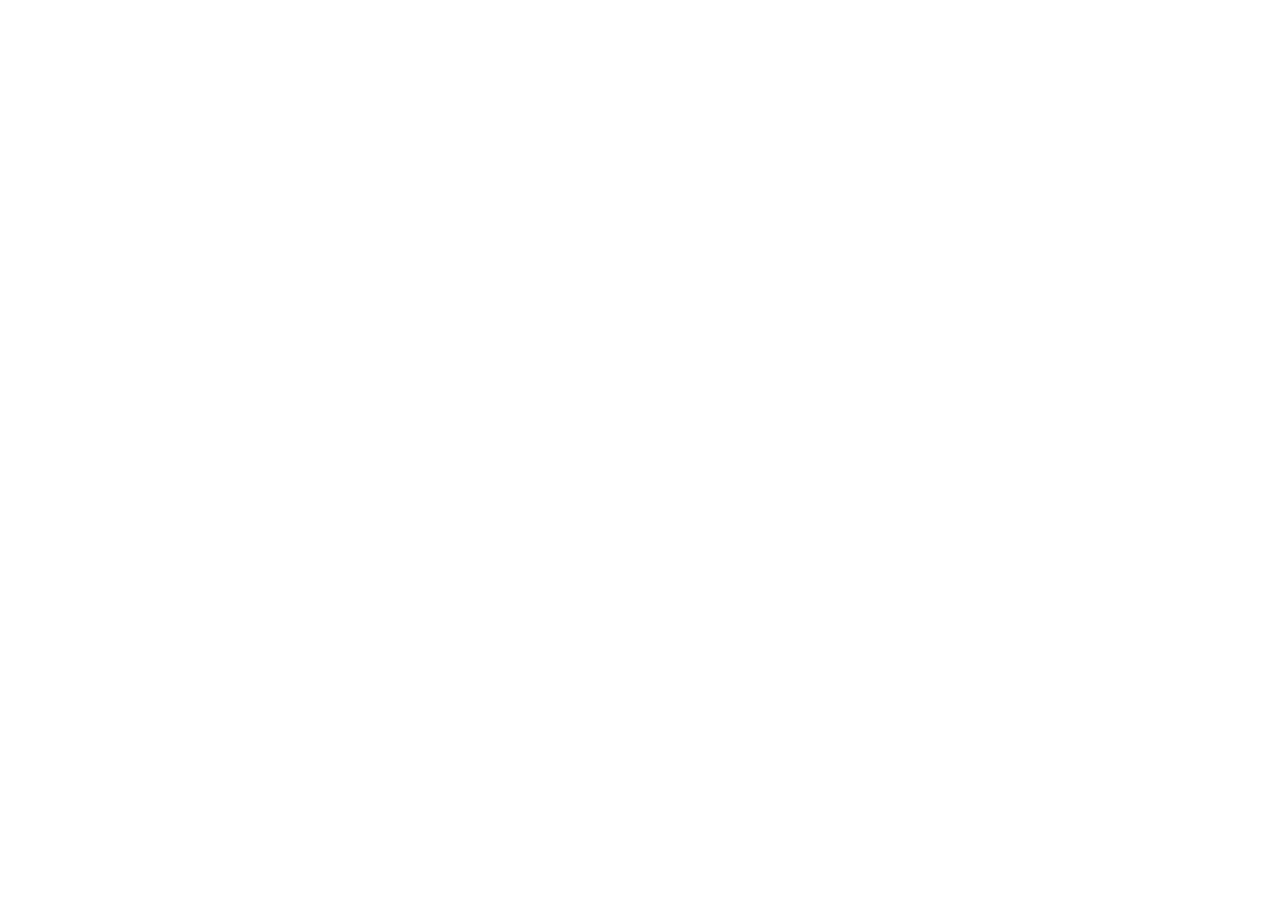
==== index.html @ 728af968 "Ajustes iniciais" ====
<!DOCTYPE html>
<html lang="pt-br">
<head>
    <meta charset="UTF-8">
    <meta name="viewport" content="width=device-width, initial-scale=1.0">
    <link rel="stylesheet" href="assets/css/index.css">
    <title>HBO Max</title>
</head>
<body>
    
</body>
</html>
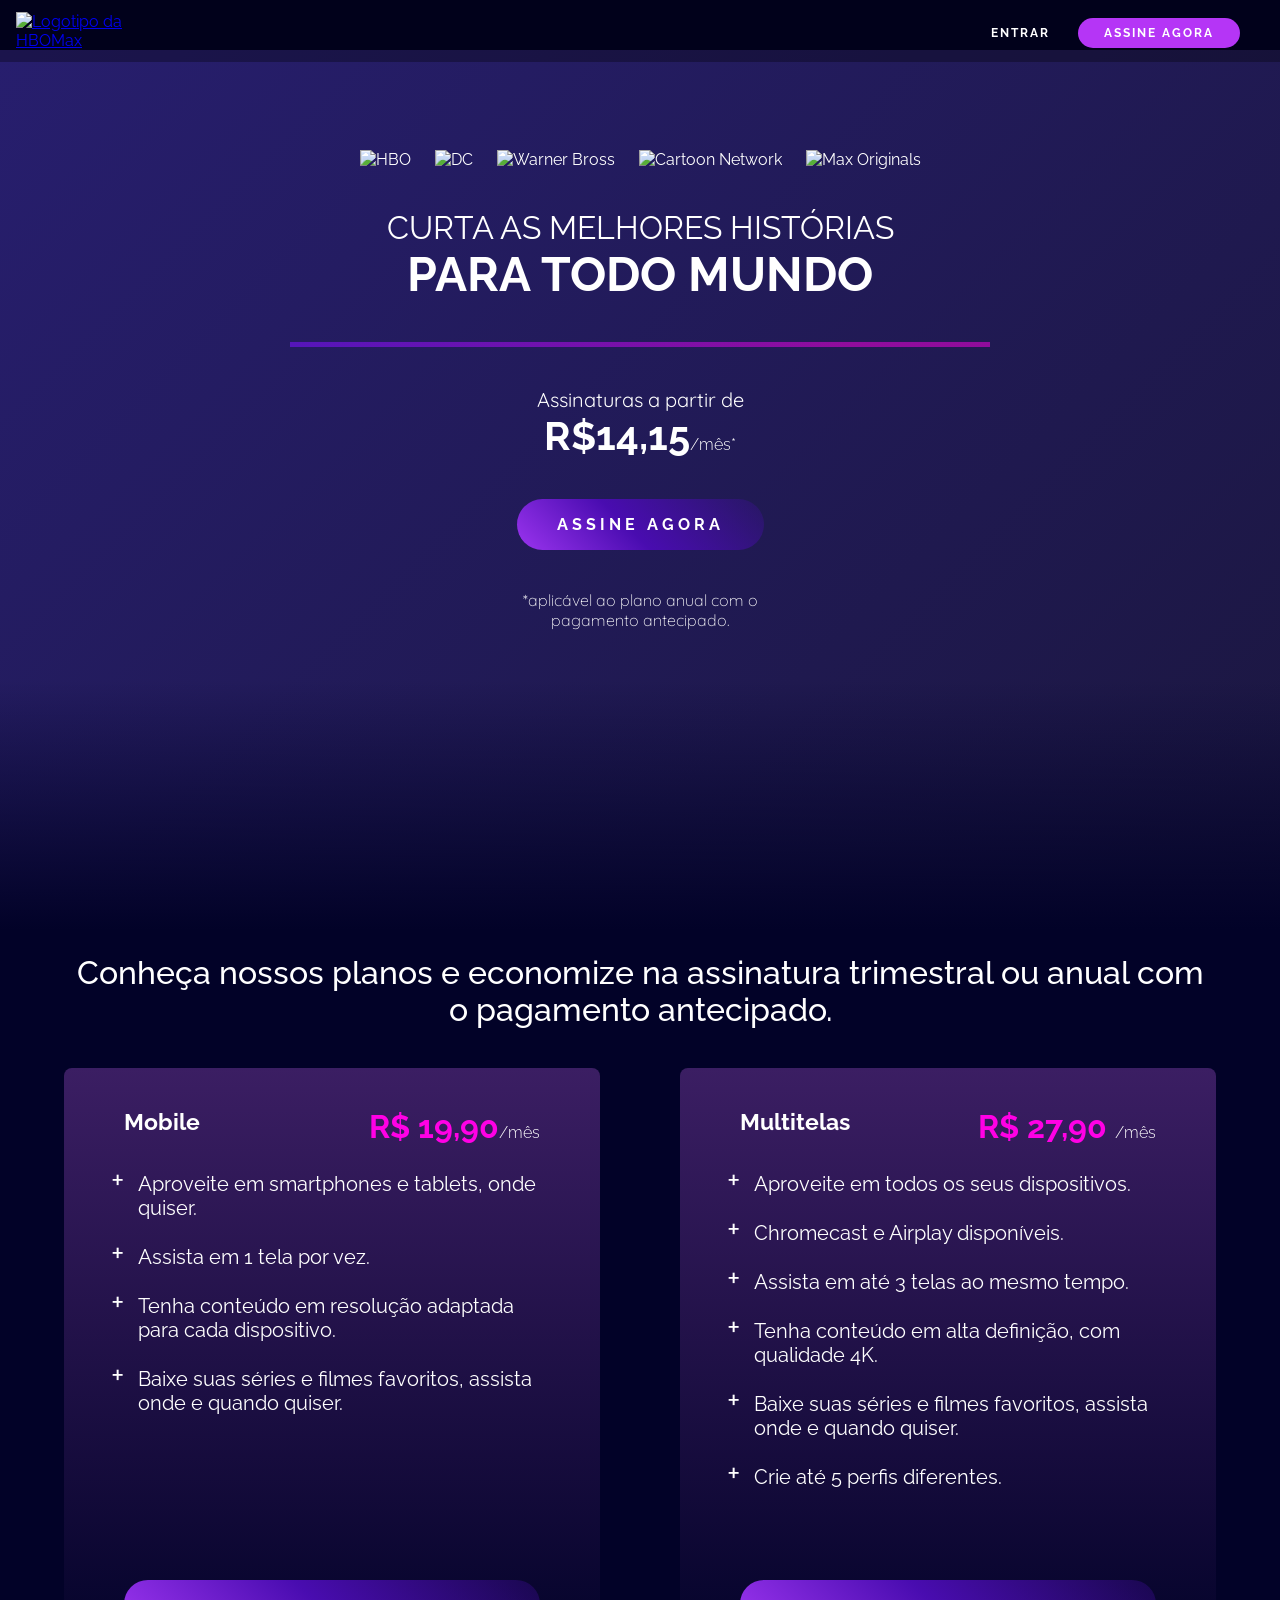
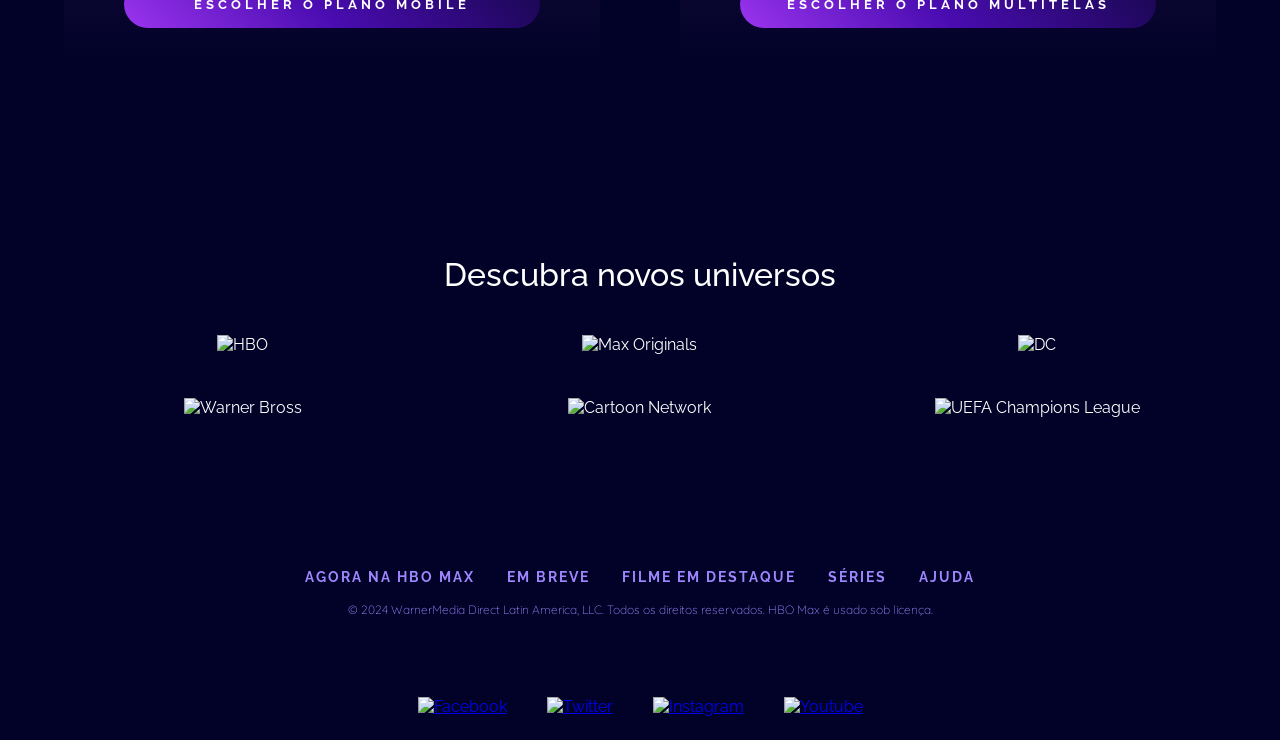
==== commit 7449c302: "Final" ====
--- a/index.html
+++ b/index.html
@@ -1,12 +1,148 @@
 <!DOCTYPE html>
 <html lang="pt-br">
+
 <head>
     <meta charset="UTF-8">
+    <meta http-equiv="X-UA-Compatible" content="IE=edge">
     <meta name="viewport" content="width=device-width, initial-scale=1.0">
     <link rel="stylesheet" href="assets/css/index.css">
     <title>HBO Max</title>
 </head>
+
 <body>
-    
+    <nav class="menu">
+        <a href="index.html" class="menu__logo">
+            <img src="assets/images/hbo-logo.svg" alt="Logotipo da HBOMax" class="menu__logo-image">
+        </a>
+        <div>
+            <a href="signIn.html" class="menu__item">Entrar</a>
+            <a href="#subscription" class="menu__item menu__item--button button">Assine Agora</a>
+        </div>
+    </nav>
+
+    <header class="header">
+        <div class="header__content">
+            <div class="header__channels">
+                <img class="header__channel" src="assets/images/hbo.png" alt="HBO">
+                <img class="header__channel" src="assets/images/dc.png" alt="DC">
+                <img class="header__channel" src="assets/images/wb.png" alt="Warner Bross">
+                <img class="header__channel" src="assets/images/cartoon-network_neutral.png" alt="Cartoon Network">
+                <img class="header__channel" src="assets/images/max_originals.png" alt="Max Originals">
+            </div>
+            <h1 class="header__title">
+                <span class="header__title--light">Curta as melhores histórias</span>Para todo mundo
+            </h1>
+            <div class="divider"></div>
+            <div class="offer">
+                <p>Assinaturas a partir de</p>
+                <p class="offer__price">R$14,15<span class="offer__price--small">/mês*</span></p>
+            </div>
+            <a href="#subscription" class="button button--gradient header__button">Assine agora</a>
+            <p class="text--small">*aplicável ao plano anual com o pagamento antecipado.</p>
+        </div>
+    </header>
+
+    <main>
+        <section id="subscription" class="subscription">
+            <div class="container">
+                <h2 class="title"> Conheça nossos planos e economize na assinatura trimestral ou anual com o pagamento
+                    antecipado.</h2>
+                <div class="subscription__plans">
+                    <div class="subscription__card">
+                        <div>
+                            <div class="subscription__plan">
+                                <h3>Mobile</h3>
+                                <p class="subscription__price">R$ 19,90<span class="text--small">/mês</span>
+                                </p>
+                            </div>
+
+                            <ul class="subscription__goals">
+                                <li class="subscription__description">Aproveite em smartphones e tablets, onde quiser.
+                                </li>
+                                <li class="subscription__description">Assista em 1 tela por vez.</li>
+                                <li class="subscription__description">Tenha conteúdo em resolução adaptada para cada
+                                    dispositivo.</li>
+                                <li class="subscription__description">Baixe suas séries e filmes favoritos, assista onde
+                                    e quando quiser.</li>
+                            </ul>
+                        </div>
+                        <button class="button button--gradient">Escolher o Plano Mobile</button>
+                    </div>
+
+                    <div class="subscription__card">
+                        <div>
+                            <div class="subscription__plan">
+                                <h3>Multitelas</h3>
+                                <p class="subscription__price">R$ 27,90 <span class="text--small">/mês</span></p>
+                            </div>
+
+                            <ul>
+                                <li class="subscription__description">Aproveite em todos os seus dispositivos.</li>
+                                <li class="subscription__description">Chromecast e Airplay disponíveis.</li>
+                                <li class="subscription__description">Assista em até 3 telas ao mesmo tempo.</li>
+                                <li class="subscription__description">Tenha conteúdo em alta definição, com qualidade
+                                    4K.</li>
+                                <li class="subscription__description">Baixe suas séries e filmes favoritos, assista onde
+                                    e quando quiser.</li>
+                                <li class="subscription__description">Crie até 5 perfis diferentes.</li>
+                            </ul>
+                        </div>
+                        <button class="button button--gradient">Escolher o Plano Multitelas</button>
+                    </div>
+                </div>
+            </div>
+        </section>
+
+        <section id="contents" class="contents container">
+            <h2 class="title">Descubra novos universos</h2>
+            <div class="contents__container">
+                <div class="contents__card">
+                    <img class="contents__image" src="assets/images/hbo-default_0.webp" alt="HBO">
+                </div>
+                <div class="contents__card">
+                    <img class="contents__image" src="assets/images/MAX-Default.webp" alt="Max Originals">
+                </div>
+                <div class="contents__card">
+                    <img class="contents__image" src="assets/images/DC_Default.webp" alt="DC">
+                </div>
+                <div class="contents__card">
+                    <img class="contents__image" src="assets/images/WB-Default.webp" alt="Warner Bross">
+                </div>
+                <div class="contents__card">
+                    <img class="contents__image" src="assets/images/CN-Default.webp" alt="Cartoon Network">
+                </div>
+                <div class="contents__card">
+                    <img class="contents__image" src="assets/images/UCL-Default.webp" alt="UEFA Champions League">
+                </div>
+            </div>
+        </section>
+    </main>
+
+    <footer class="footer container">
+        <div>
+            <a class="footer__link" href="https://www.hbomax.com/br/pt/sitemap">Agora na HBO Max</a>
+            <a class="footer__link" href="https://www.hbomax.com/br/pt/coming-soon">Em breve</a>
+            <a class="footer__link" href="https://www.hbomax.com/br/pt/feature">Filme em destaque</a>
+            <a class="footer__link" href="https://www.hbomax.com/br/pt/series">Séries</a>
+            <a class="footer__link" href="https://help.hbomax.com/br">Ajuda</a>
+        </div>
+        <p class="text--small footer__legal">© 2024 WarnerMedia Direct Latin America, LLC. Todos os direitos reservados.
+            HBO Max é usado sob licença.</p>
+        <div class="footer__social">
+            <a href="https://www.facebook.com/HBOMaxBr/" class="footer__social-link">
+                <img src="assets/images/fb_0.png" alt="Facebook">
+            </a>
+            <a href="https://twitter.com/HBOMaxBR" class="footer__social-link">
+                <img src="assets/images/twitter_0.png" alt="Twitter">
+            </a>
+            <a href="https://www.instagram.com/hbomaxbr/" class="footer__social-link">
+                <img src="assets/images/instagram_0.png" alt="Instagram">
+            </a>
+            <a href="https://www.youtube.com/c/hbomaxbr" class="footer__social-link">
+                <img src="assets/images/youtube_0.png" alt="Youtube">
+            </a>
+        </div>
+    </footer>
 </body>
+
 </html>
--- a/assets/css/index.css
+++ b/assets/css/index.css
@@ -0,0 +1,341 @@
+@import url("./global.css");
+
+main {
+  background: url("../images/background-subscription.png") no-repeat;
+  background-size: cover;
+}
+
+/* Header */
+
+.header {
+  position: relative;
+  margin-top: 50px;
+  padding: 100px 0 300px;
+  background: linear-gradient(-45deg, #56125b, #0f0f10, #271e6e);
+  background-size: 400% 400%;
+  animation: gradient 10s ease infinite alternate;
+}
+
+.header::after {
+  content: "";
+  width: 100%;
+  height: 250px;
+  position: absolute;
+  bottom: 0;
+  background: linear-gradient(0deg, var(--primary-color), transparent);
+}
+
+.header__content {
+  margin: auto;
+  display: flex;
+  flex-direction: column;
+  align-items: center;
+  gap: 40px;
+  padding: 0 40px;
+}
+
+.header__channels {
+  display: flex;
+  flex-wrap: wrap;
+  justify-content: center;
+  gap: 24px;
+}
+
+.header__channel {
+  object-fit: contain;
+}
+
+.header__title {
+  text-transform: uppercase;
+  text-align: center;
+  font-size: 3rem;
+}
+
+.header__title--light {
+  display: block;
+  font-weight: lighter;
+  font-size: 2rem;
+}
+
+.header .text--small {
+  max-width: 300px;
+  text-align: center;
+}
+
+.header__button {
+  animation: wiggle 2.2s linear infinite;
+}
+
+/* Divisão */
+
+.divider {
+  width: 70%;
+  max-width: 700px;
+  height: 5px;
+  background: var(--divider-bg-color);
+}
+
+.offer {
+  text-align: center;
+  font-size: 1.25rem;
+}
+
+.offer__price {
+  font-family: "Raleway", sans-serif;
+  font-size: 2.5rem;
+  font-weight: bold;
+}
+
+.offer__price--small {
+  font-size: 1rem;
+  font-weight: 300;
+}
+
+.title {
+  font-size: 2rem;
+  font-weight: 500;
+}
+
+/* Planos de assinatura */
+
+.subscription {
+  background: url("../images/background-movies-series.png") no-repeat;
+  background-size: cover;
+  position: relative;
+}
+
+.subscription__plans {
+  display: flex;
+  justify-content: space-around;
+  gap: 80px;
+  margin: 40px 0;
+  perspective: 2000px;
+  perspective-origin: top;
+}
+
+.subscription__card {
+  background: var(--card-bg-color);
+  padding: 40px 60px;
+  border-radius: 8px;
+  display: flex;
+  min-height: 600px;
+  flex-direction: column;
+  justify-content: space-between;
+  transition: transform 1s ease-in-out;
+}
+
+.subscription__plans:has(.subscription__card:nth-child(1):hover) .subscription__card:nth-child(2) {
+  transform: rotateY(-45deg);
+}
+
+.subscription__plans:has(.subscription__card:nth-child(2):hover) .subscription__card:nth-child(1) {
+  transform: rotateY(45deg);
+}
+
+.subscription__description {
+  text-align: left;
+  list-style: none;
+  font-size: 1.25rem;
+  margin-bottom: 14px;
+  padding-left: 14px;
+}
+
+.subscription__price {
+  font-size: 2rem;
+  font-family: "Raleway", sans-serif;
+  color: var(--secondary-color);
+  font-weight: 700;
+}
+
+.subscription__price .text--small {
+  color: var(--text-color);
+}
+
+.subscription__description::marker {
+  content: "+";
+  font-size: 2rem;
+  margin: 0 8px 0 0;
+}
+
+.subscription__plan {
+  display: flex;
+  justify-content: space-between;
+  font-size: 1.25rem;
+  margin-bottom: 16px;
+}
+
+/* Conteúdo */
+
+.contents {
+  margin: 100px auto;
+}
+
+.contents__container {
+  margin-top: 40px;
+  display: grid;
+  grid-template-columns: repeat(3, 1fr);
+  gap: 40px;
+}
+
+.contents__card {
+  border-radius: 16px;
+  background-repeat: no-repeat;
+  background-size: cover;
+  background-position: center;
+  border: 2px solid transparent;
+  transition: transform 0.8s, background 0.8s, border 1s;
+}
+
+.contents__card:hover {
+  transform: scale(1.05);
+  border: 2px solid var(--tertiary-color);
+}
+
+.contents__card:hover .contents__image {
+  opacity: 0;
+}
+
+.contents__image {
+  width: 100%;
+  object-fit: cover;
+  object-position: center;
+  transition: opacity 2s;
+}
+
+.contents__card:nth-child(1):hover {
+  background-image: url("../images/hbo-hover_0.webp");
+}
+
+.contents__card:nth-child(2):hover {
+  background-image: url("../images/MAX-Hover.webp");
+}
+
+.contents__card:nth-child(3):hover {
+  background-image: url("../images/DC-Hover.webp");
+}
+
+.contents__card:nth-child(4):hover {
+  background-image: url("../images/WB-Hover.webp");
+}
+
+.contents__card:nth-child(5):hover {
+  background-image: url("../images/CN-Hover.png");
+}
+
+.contents__card:nth-child(6):hover {
+  background-image: url("../images/UCL-Hover.webp");
+}
+
+/* Media Queries */
+
+@media screen and (max-width: 1200px) {
+  .subscription__plans {
+    gap: 40px;
+  }
+
+  .contents__container {
+    gap: 32px;
+  }
+}
+
+@media screen and (max-width: 1140px) {
+  .subscription__plans {
+    flex-direction: column;
+    align-items: center;
+  }
+
+  .subscription__card {
+    max-width: 600px;
+  }
+}
+
+@media screen and (max-width: 800px) {
+  .contents__container {
+    grid-template-columns: repeat(2, 1fr);
+  }
+}
+
+@media screen and (max-width: 480px) {
+  .subscription__price {
+    font-size: 1.5rem;
+  }
+
+  .subscription__description {
+    font-size: 1rem;
+  }
+
+  .subscription__plan {
+    flex-direction: column;
+    justify-content: center;
+  }
+
+  .subscription__card {
+    padding: 40px;
+  }
+
+  .contents__container {
+    grid-template-columns: repeat(6, 100%);
+    grid-auto-flow: column;
+    overflow: auto hidden;
+  }
+}
+
+@media (pointer: coarse) {
+  .contents__card:hover {
+    transform: none;
+  }
+
+  .subscription__plans:has(.subscription__card:nth-child(1):hover) .subscription__card:nth-child(2),
+  .subscription__plans:has(.subscription__card:nth-child(2):hover) .subscription__card:nth-child(1) {
+    transform: none;
+  }
+}
+
+/* Animações */
+
+@keyframes gradient {
+  0% {
+    background-position: 0% 50%;
+  }
+
+  50% {
+    background-position: 100% 50%;
+  }
+
+  100% {
+    background-position: 0% 50%;
+  }
+}
+
+@keyframes wiggle {
+
+  0%,
+  10% {
+    transform: rotate(0);
+  }
+
+  15% {
+    transform: rotate(-15deg);
+  }
+
+  20% {
+    transform: rotate(10deg);
+  }
+
+  25% {
+    transform: rotate(-10deg);
+  }
+
+  30% {
+    transform: rotate(10deg);
+  }
+
+  35% {
+    transform: rotate(-10deg);
+  }
+
+  40%,
+  100% {
+    transform: rotate(0);
+  }
+}
